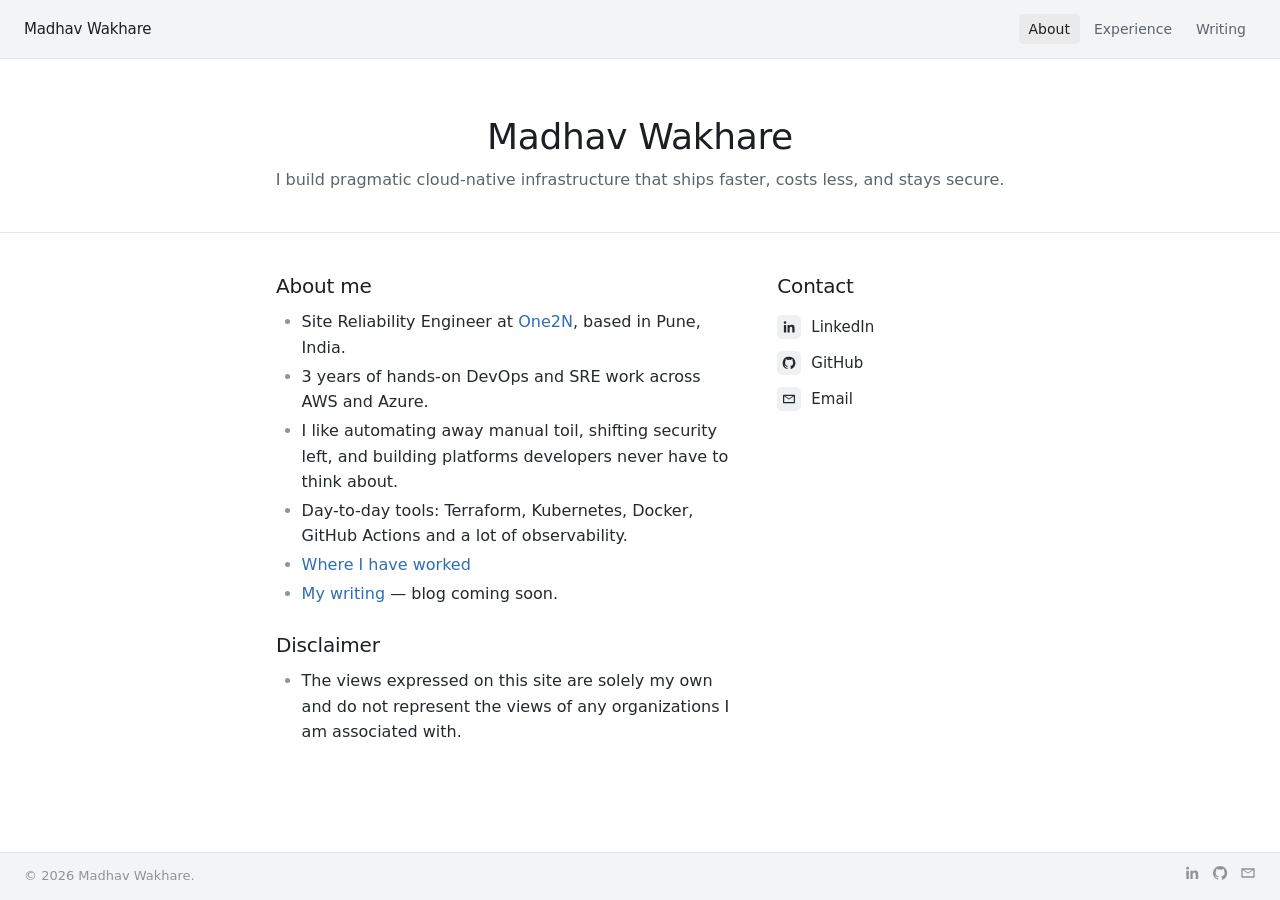
==== index.html @ f2397f29 "Add personal site" ====
<!doctype html>
<html lang="en">
<head>
  <meta charset="utf-8">
  <meta name="viewport" content="width=device-width, initial-scale=1">
  <title>Madhav Wakhare</title>
  <meta name="description" content="Madhav Wakhare: Site Reliability Engineer building pragmatic cloud-native infrastructure.">
  <link rel="stylesheet" href="assets/style.css">
</head>
<body>
  <header class="site-header">
    <a class="site-title" href="index.html">Madhav Wakhare</a>
    <nav class="site-nav">
      <a href="index.html" class="active">About</a>
      <a href="experience.html">Experience</a>
      <a href="writing.html">Writing</a>
    </nav>
  </header>

  <div class="hero">
    <h1>Madhav Wakhare</h1>
    <p>I build pragmatic cloud-native infrastructure that ships faster, costs less, and stays secure.</p>
  </div>

  <main>
    <div class="columns">
      <div>
        <section>
          <h2>About me</h2>
          <ul>
            <li>Site Reliability Engineer at <a href="https://one2n.in">One2N</a>, based in Pune, India.</li>
            <li>3 years of hands-on DevOps and SRE work across AWS and Azure.</li>
            <li>I like automating away manual toil, shifting security left, and building platforms developers never have to think about.</li>
            <li>Day-to-day tools: Terraform, Kubernetes, Docker, GitHub Actions and a lot of observability.</li>
            <li><a href="experience.html">Where I have worked</a></li>
            <li><a href="writing.html">My writing</a> &mdash; blog coming soon.</li>
          </ul>
        </section>
        <section>
          <h2>Disclaimer</h2>
          <ul>
            <li>The views expressed on this site are solely my own and do not represent the views of any organizations I am associated with.</li>
          </ul>
        </section>
      </div>

      <aside>
        <h2>Contact</h2>
        <ul class="contact">
          <li><a href="https://www.linkedin.com/in/madhavwakhare-devopsengineer"><svg viewBox="0 0 24 24" aria-hidden="true"><rect width="24" height="24" rx="5"/><g transform="translate(4.8 4.8) scale(0.6)"><path d="M3.5 8.5h3.8V21H3.5zM5.4 2.5a2.2 2.2 0 1 1 0 4.4 2.2 2.2 0 0 1 0-4.4M9.6 8.5h3.6v1.7c.5-.9 1.7-2 3.6-2 3.8 0 4.5 2.5 4.5 5.8V21h-3.8v-6.2c0-1.5 0-3.4-2-3.4-2.1 0-2.4 1.6-2.4 3.3V21H9.6z"/></g></svg> LinkedIn</a></li>
          <li><a href="https://github.com/madhav-wakhare"><svg viewBox="0 0 24 24" aria-hidden="true"><rect width="24" height="24" rx="5"/><g transform="translate(4.8 4.8) scale(0.6)"><path d="M12 1.5a10.5 10.5 0 0 0-3.3 20.5c.5.1.7-.2.7-.5v-1.8c-2.9.6-3.5-1.4-3.5-1.4-.5-1.2-1.2-1.5-1.2-1.5-1-.7.1-.7.1-.7 1 .1 1.6 1.1 1.6 1.1 1 1.6 2.5 1.2 3.1.9.1-.7.4-1.2.7-1.4-2.3-.3-4.8-1.2-4.8-5.2 0-1.1.4-2.1 1.1-2.8-.1-.3-.5-1.3.1-2.8 0 0 .9-.3 2.9 1.1a10 10 0 0 1 5.3 0c2-1.4 2.9-1.1 2.9-1.1.6 1.5.2 2.5.1 2.8.7.7 1.1 1.7 1.1 2.8 0 4-2.5 4.9-4.8 5.2.4.3.7 1 .7 1.9v2.9c0 .3.2.6.7.5A10.5 10.5 0 0 0 12 1.5"/></g></svg> GitHub</a></li>
          <li><a href="mailto:wakharemadhav@gmail.com"><svg viewBox="0 0 24 24" aria-hidden="true"><rect width="24" height="24" rx="5"/><g transform="translate(4.8 4.8) scale(0.6)"><path d="M3 5h18a1 1 0 0 1 1 1v12a1 1 0 0 1-1 1H3a1 1 0 0 1-1-1V6a1 1 0 0 1 1-1m1 2.4V17h16V7.4l-8 5.3zM5.6 7l6.4 4.3L18.4 7z"/></g></svg> Email</a></li>
        </ul>
      </aside>
    </div>
  </main>

  <footer class="site-footer">
    <span>&copy; <span id="year">2026</span> Madhav Wakhare.</span>
    <span class="footer-icons">
      <a href="https://www.linkedin.com/in/madhavwakhare-devopsengineer" aria-label="LinkedIn"><svg viewBox="0 0 24 24"><path d="M3.5 8.5h3.8V21H3.5zM5.4 2.5a2.2 2.2 0 1 1 0 4.4 2.2 2.2 0 0 1 0-4.4M9.6 8.5h3.6v1.7c.5-.9 1.7-2 3.6-2 3.8 0 4.5 2.5 4.5 5.8V21h-3.8v-6.2c0-1.5 0-3.4-2-3.4-2.1 0-2.4 1.6-2.4 3.3V21H9.6z"/></svg></a>
      <a href="https://github.com/madhav-wakhare" aria-label="GitHub"><svg viewBox="0 0 24 24"><path d="M12 1.5a10.5 10.5 0 0 0-3.3 20.5c.5.1.7-.2.7-.5v-1.8c-2.9.6-3.5-1.4-3.5-1.4-.5-1.2-1.2-1.5-1.2-1.5-1-.7.1-.7.1-.7 1 .1 1.6 1.1 1.6 1.1 1 1.6 2.5 1.2 3.1.9.1-.7.4-1.2.7-1.4-2.3-.3-4.8-1.2-4.8-5.2 0-1.1.4-2.1 1.1-2.8-.1-.3-.5-1.3.1-2.8 0 0 .9-.3 2.9 1.1a10 10 0 0 1 5.3 0c2-1.4 2.9-1.1 2.9-1.1.6 1.5.2 2.5.1 2.8.7.7 1.1 1.7 1.1 2.8 0 4-2.5 4.9-4.8 5.2.4.3.7 1 .7 1.9v2.9c0 .3.2.6.7.5A10.5 10.5 0 0 0 12 1.5"/></svg></a>
      <a href="mailto:wakharemadhav@gmail.com" aria-label="Email"><svg viewBox="0 0 24 24"><path d="M3 5h18a1 1 0 0 1 1 1v12a1 1 0 0 1-1 1H3a1 1 0 0 1-1-1V6a1 1 0 0 1 1-1m1 2.4V17h16V7.4l-8 5.3zM5.6 7l6.4 4.3L18.4 7z"/></svg></a>
    </span>
  </footer>
  <script>document.getElementById("year").textContent = new Date().getFullYear();</script>
</body>
</html>
---- assets/style.css ----
/*
 * Styled after the "Claude Pane" Obsidian theme: dark slate background,
 * Anthropic Sans, quiet borders, soft blue accent, gentle motion.
 * Dark is the default; a matching light palette is used when the
 * visitor's OS is set to light mode.
 *
 * Anthropic Sans is a proprietary font and is not on any public CDN.
 * If you have licensed font files, put them in assets/fonts/ with these names.
 */
@font-face {
  font-family: "Anthropic Sans";
  src: local("Anthropic Sans"), local("AnthropicSans-Regular"),
       url("fonts/AnthropicSans-Regular.woff2") format("woff2");
  font-weight: 400;
  font-display: swap;
}
@font-face {
  font-family: "Anthropic Sans";
  src: local("Anthropic Sans Medium"), local("AnthropicSans-Medium"),
       url("fonts/AnthropicSans-Medium.woff2") format("woff2");
  font-weight: 500;
  font-display: swap;
}
@font-face {
  font-family: "Anthropic Sans";
  src: local("Anthropic Sans Semibold"), local("AnthropicSans-Semibold"),
       url("fonts/AnthropicSans-Semibold.woff2") format("woff2");
  font-weight: 600;
  font-display: swap;
}

/* ---------- Tokens (dark, the default) ---------- */
:root {
  --font: "Anthropic Sans", "Inter", -apple-system, BlinkMacSystemFont, "Segoe UI", system-ui, sans-serif;

  --bg: #242a2f;          /* background-primary */
  --bg-alt: #20262b;      /* background-secondary: header and footer */
  --border: #30373c;
  --hover: rgba(255, 255, 255, 0.05);

  --text: #dfe3e7;
  --text-muted: #a3aab0;
  --text-faint: #6f777e;
  --heading: #eef2f5;
  --accent: #7ba7da;
  --accent-hover: #9cc0ea;
  --selection: rgba(123, 167, 218, 0.28);
  --icon-bg: #2e3539;

  --ease: cubic-bezier(0.2, 0, 0, 1);
  --fast: 120ms;
  --mid: 200ms;
  --slow: 280ms;

  color-scheme: dark;
}

/* ---------- Light companion ---------- */
@media (prefers-color-scheme: light) {
  :root {
    --bg: #ffffff;
    --bg-alt: #f3f4f5;
    --border: #e3e6e9;
    --hover: rgba(0, 0, 0, 0.04);

    --text: #24292e;
    --text-muted: #5c646b;
    --text-faint: #8d949a;
    --heading: #1b1f23;
    --accent: #2f6db5;
    --accent-hover: #24589a;
    --selection: rgba(47, 109, 181, 0.2);
    --icon-bg: #eef0f2;

    color-scheme: light;
  }
}

/* ---------- Base ---------- */
* { box-sizing: border-box; }
html, body { margin: 0; min-height: 100%; }

body {
  display: flex;
  flex-direction: column;
  min-height: 100vh;
  font-family: var(--font);
  font-size: 16px;
  font-weight: 400;
  line-height: 1.6;
  color: var(--text);
  background: var(--bg);
  -webkit-font-smoothing: antialiased;
}

::selection { background: var(--selection); }

a {
  color: var(--accent);
  text-decoration: underline;
  text-decoration-color: transparent;
  text-underline-offset: 3px;
  transition: color var(--fast) var(--ease), text-decoration-color var(--mid) var(--ease);
}
a:hover { color: var(--accent-hover); text-decoration-color: currentColor; }

strong { font-weight: 600; color: var(--heading); }

/* ---------- Header ---------- */
.site-header {
  display: flex;
  align-items: center;
  justify-content: space-between;
  flex-wrap: wrap;
  gap: 12px;
  padding: 14px 24px;
  background: var(--bg-alt);
  border-bottom: 1px solid var(--border);
}
.site-title {
  font-weight: 500;
  font-size: 15px;
  letter-spacing: -0.01em;
  color: var(--heading);
}
.site-title:hover { color: var(--heading); text-decoration-color: transparent; }

.site-nav { display: flex; gap: 4px; }
.site-nav a {
  font-size: 14px;
  color: var(--text-muted);
  padding: 4px 10px;
  border-radius: 4px;
  transition: background-color var(--fast) var(--ease), color var(--fast) var(--ease);
}
.site-nav a:hover { background: var(--hover); color: var(--text); text-decoration-color: transparent; }
.site-nav a.active { color: var(--heading); background: var(--hover); }

/* ---------- Hero ---------- */
.hero {
  text-align: center;
  padding: 56px 16px 40px;
  border-bottom: 1px solid var(--border);
}
.hero h1 {
  margin: 0;
  font-size: clamp(28px, 4vw, 36px);
  font-weight: 450;
  line-height: 1.2;
  letter-spacing: -0.01em;
  color: var(--heading);
}
.hero p {
  margin: 8px 0 0;
  font-size: 16px;
  color: var(--text-muted);
}

/* ---------- Main ---------- */
main {
  flex: 1;
  width: 100%;
  max-width: 760px;     /* file-line-width */
  margin: 0 auto;
  padding: 40px 16px 56px;
  animation: fade-up var(--slow) var(--ease);
}
.columns {
  display: grid;
  grid-template-columns: 2fr 1fr;
  gap: 48px;
}
h2 {
  font-size: 1.25em;
  font-weight: 450;
  line-height: 1.3;
  letter-spacing: -0.01em;
  color: var(--heading);
  margin: 0 0 0.5em;
}
section + section { margin-top: 1.6em; }
ul { padding-inline-start: 1.6em; margin: 0; }
li { margin: 0.2em 0; }
li::marker { color: var(--text-faint); }

/* ---------- Contact ---------- */
.contact { list-style: none; padding: 0; }
.contact li { margin: 0; }
.contact a {
  display: flex;
  align-items: center;
  gap: 10px;
  margin: 0 -8px;
  padding: 6px 8px;
  border-radius: 8px;
  color: var(--text);
  font-size: 15px;
  transition: background-color var(--fast) var(--ease);
}
.contact a:hover { background: var(--hover); text-decoration-color: transparent; }
.contact svg { width: 24px; height: 24px; flex-shrink: 0; }
.contact svg rect { fill: var(--icon-bg); }
.contact svg path { fill: var(--text); }

/* ---------- Writing / speaking lists (styled like the theme's tables) ---------- */
.posts { list-style: none; padding: 0; font-size: 0.94em; }
.posts li {
  display: flex;
  justify-content: space-between;
  gap: 16px;
  margin: 0;
  padding: 8px 12px;
  border-bottom: 1px solid var(--border);
  transition: background-color var(--fast) var(--ease);
}
.posts li:hover { background: var(--hover); }
.posts time { color: var(--text-faint); white-space: nowrap; font-variant-numeric: tabular-nums; }

/* ---------- Footer ---------- */
.site-footer {
  display: flex;
  align-items: center;
  justify-content: space-between;
  padding: 12px 24px;
  border-top: 1px solid var(--border);
  background: var(--bg-alt);
  color: var(--text-faint);
  font-size: 13px;
}
.footer-icons { display: flex; gap: 12px; }
.footer-icons svg { width: 16px; height: 16px; fill: var(--text-faint); transition: fill var(--fast) var(--ease); }
.footer-icons a:hover svg { fill: var(--text); }

/* ---------- Motion ---------- */
@keyframes fade-up {
  from { opacity: 0; transform: translateY(6px); }
  to   { opacity: 1; transform: none; }
}

@media (prefers-reduced-motion: reduce) {
  *, *::before, *::after { animation: none !important; transition: none !important; }
}

/* ---------- Small screens ---------- */
@media (max-width: 640px) {
  .columns { grid-template-columns: 1fr; gap: 32px; }
  .site-header, .site-footer { padding-left: 16px; padding-right: 16px; }
}

/* ---------- Experience page ---------- */
.role + .role { margin-top: 2.4em; padding-top: 2em; border-top: 1px solid var(--border); }
.role-head {
  display: flex;
  justify-content: space-between;
  align-items: baseline;
  gap: 16px;
  flex-wrap: wrap;
}
.role-head h2 { margin: 0; }
.meta { color: var(--text-faint); font-size: 14px; font-variant-numeric: tabular-nums; }
.role-title { margin: 2px 0 12px; color: var(--text-muted); }
.role .posts li { padding-left: 0; padding-right: 0; }

/* ---------- Empty state (writing page before the first post) ---------- */
.empty { text-align: center; color: var(--text-muted); margin: 24px 0; }
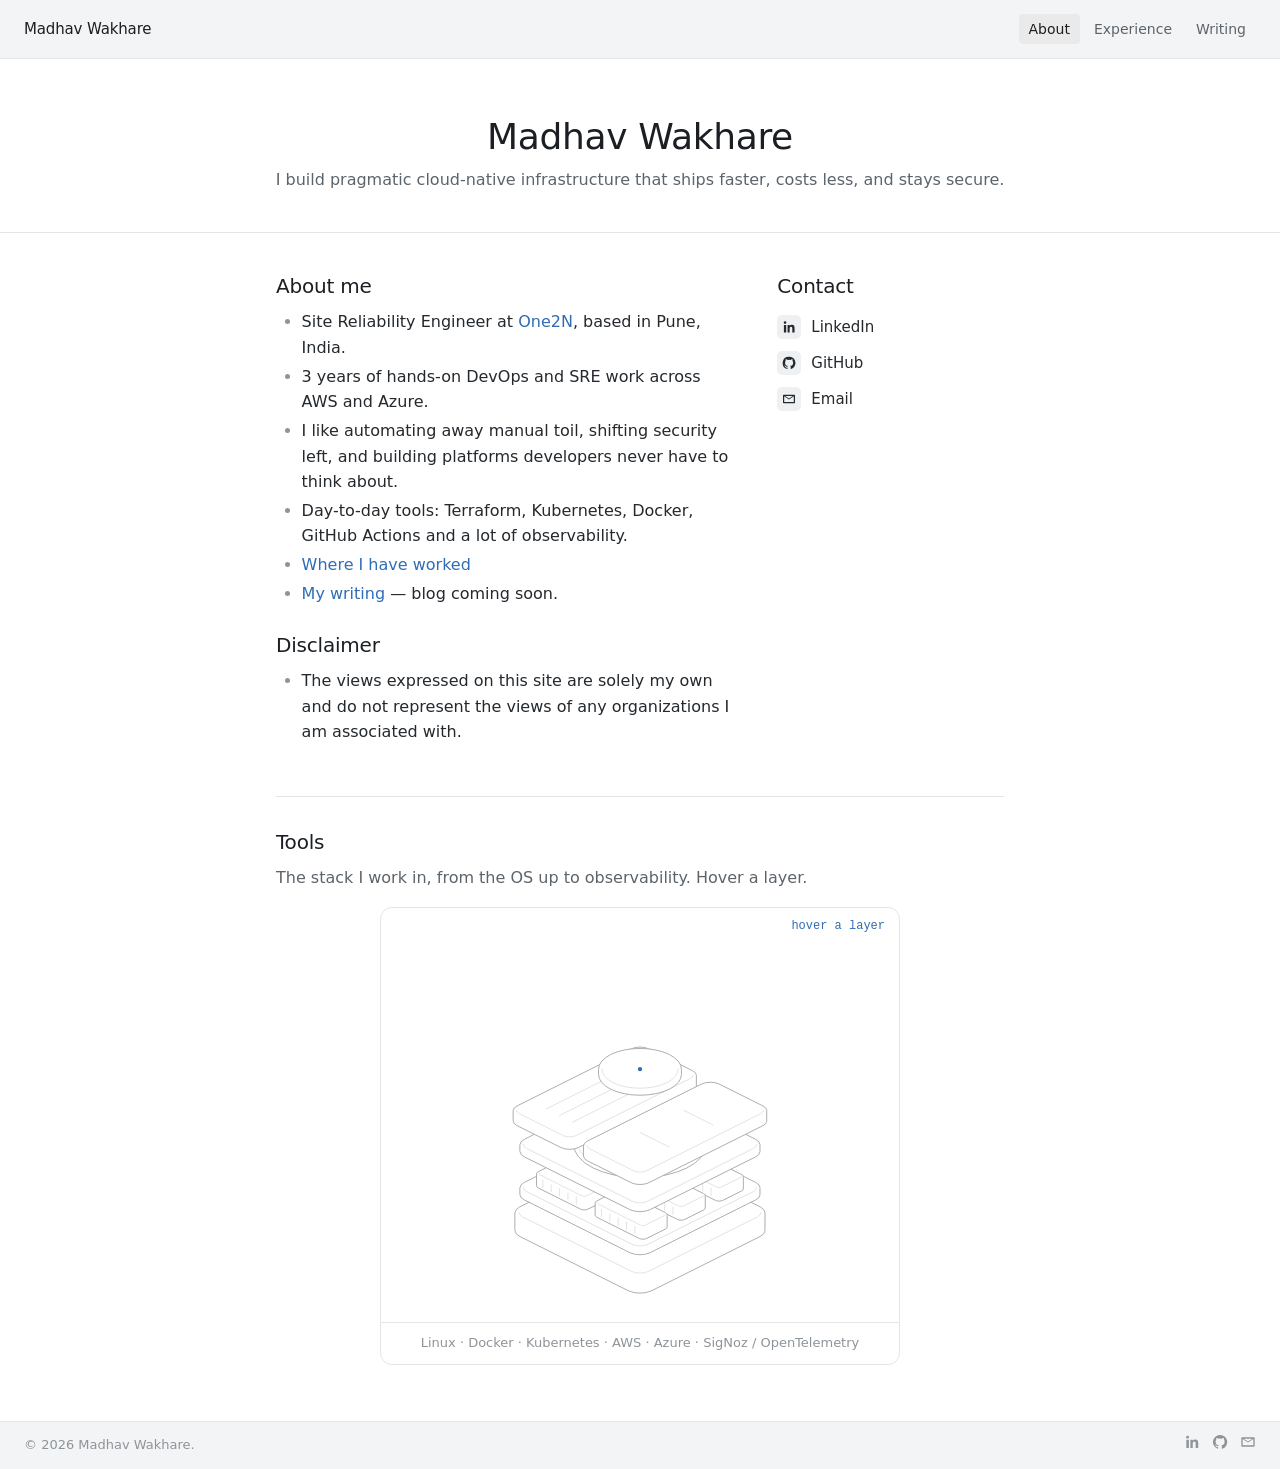
==== commit d63c233f: "Add interactive Tools figure to About page" ====
--- a/index.html
+++ b/index.html
@@ -53,6 +53,16 @@
         </ul>
       </aside>
     </div>
+
+    <section class="tools">
+      <h2>Tools</h2>
+      <p class="tools-sub">The stack I work in, from the OS up to observability. Hover a layer.</p>
+      <figure class="tool-figure">
+        <span class="tool-read" data-hairline-read>hover a layer</span>
+        <div class="tool-stage" data-hairline-host="stack"></div>
+        <figcaption>Linux &middot; Docker &middot; Kubernetes &middot; AWS &middot; Azure &middot; SigNoz / OpenTelemetry</figcaption>
+      </figure>
+    </section>
   </main>
 
   <footer class="site-footer">
@@ -64,5 +74,8 @@
     </span>
   </footer>
   <script>document.getElementById("year").textContent = new Date().getFullYear();</script>
+  <script src="assets/hairline/kernel.js" defer></script>
+  <script src="assets/hairline/host.js" defer></script>
+  <script src="assets/hairline/stack.js" defer></script>
 </body>
 </html>
--- a/assets/style.css
+++ b/assets/style.css
@@ -263,3 +263,46 @@
 
 /* ---------- Empty state (writing page before the first post) ---------- */
 .empty { text-align: center; color: var(--text-muted); margin: 24px 0; }
+
+/* ---------- Tools figure (Hairline "stack") ---------- */
+:root {
+  --hairline-plate: var(--bg);
+  --hairline-hi: var(--accent);
+  --hairline-edge: #6b7279;
+  --hairline-mid: #434a50;
+  --hairline-lo: #363d42;
+}
+@media (prefers-color-scheme: light) {
+  :root {
+    --hairline-edge: #a4a4ac;
+    --hairline-mid: #c3c3c9;
+    --hairline-lo: #e0e0e4;
+  }
+}
+.tools { margin-top: 3em; padding-top: 2em; border-top: 1px solid var(--border); }
+.tools-sub { margin: 0 0 1em; color: var(--text-muted); }
+.tool-figure {
+  position: relative;
+  margin: 0 auto;
+  max-width: 520px;
+  border: 1px solid var(--border);
+  border-radius: 12px;
+  overflow: hidden;
+}
+.tool-stage { cursor: crosshair; }
+.tool-read {
+  position: absolute;
+  top: 12px;
+  right: 14px;
+  z-index: 1;
+  font: 12px/1 ui-monospace, "SF Mono", Menlo, monospace;
+  color: var(--accent);
+  pointer-events: none;
+}
+.tool-figure figcaption {
+  padding: 10px 14px;
+  border-top: 1px solid var(--border);
+  color: var(--text-faint);
+  font-size: 13px;
+  text-align: center;
+}
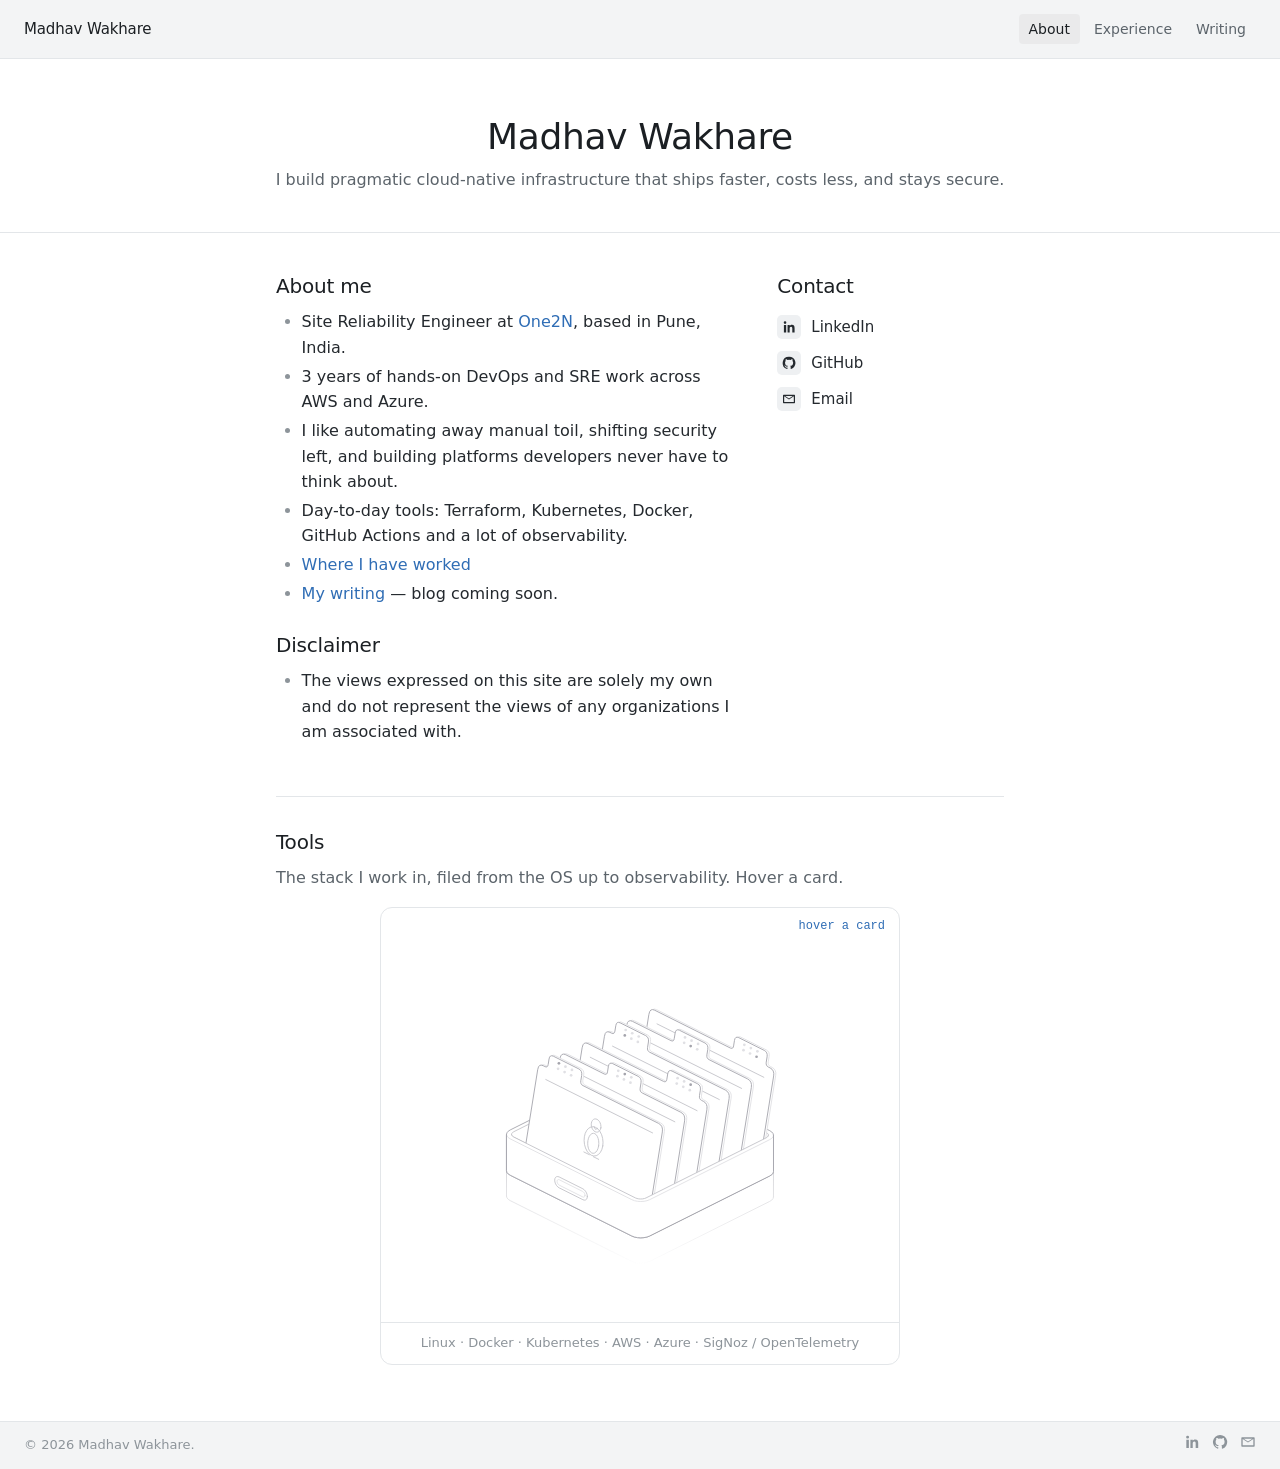
==== commit 58b158a5: "Replace Tools figure with card tray and add tool icons" ====
--- a/index.html
+++ b/index.html
@@ -56,10 +56,10 @@
 
     <section class="tools">
       <h2>Tools</h2>
-      <p class="tools-sub">The stack I work in, from the OS up to observability. Hover a layer.</p>
+      <p class="tools-sub">The stack I work in, filed from the OS up to observability. Hover a card.</p>
       <figure class="tool-figure">
-        <span class="tool-read" data-hairline-read>hover a layer</span>
-        <div class="tool-stage" data-hairline-host="stack"></div>
+        <span class="tool-read" data-hairline-read>hover a card</span>
+        <div class="tool-stage" data-hairline-host="shelf"></div>
         <figcaption>Linux &middot; Docker &middot; Kubernetes &middot; AWS &middot; Azure &middot; SigNoz / OpenTelemetry</figcaption>
       </figure>
     </section>
@@ -76,6 +76,6 @@
   <script>document.getElementById("year").textContent = new Date().getFullYear();</script>
   <script src="assets/hairline/kernel.js" defer></script>
   <script src="assets/hairline/host.js" defer></script>
-  <script src="assets/hairline/stack.js" defer></script>
+  <script src="assets/hairline/shelf.js" defer></script>
 </body>
 </html>
--- a/assets/style.css
+++ b/assets/style.css
@@ -264,7 +264,7 @@
 /* ---------- Empty state (writing page before the first post) ---------- */
 .empty { text-align: center; color: var(--text-muted); margin: 24px 0; }
 
-/* ---------- Tools figure (Hairline "stack") ---------- */
+/* ---------- Tools figure (Hairline "shelf") ---------- */
 :root {
   --hairline-plate: var(--bg);
   --hairline-hi: var(--accent);
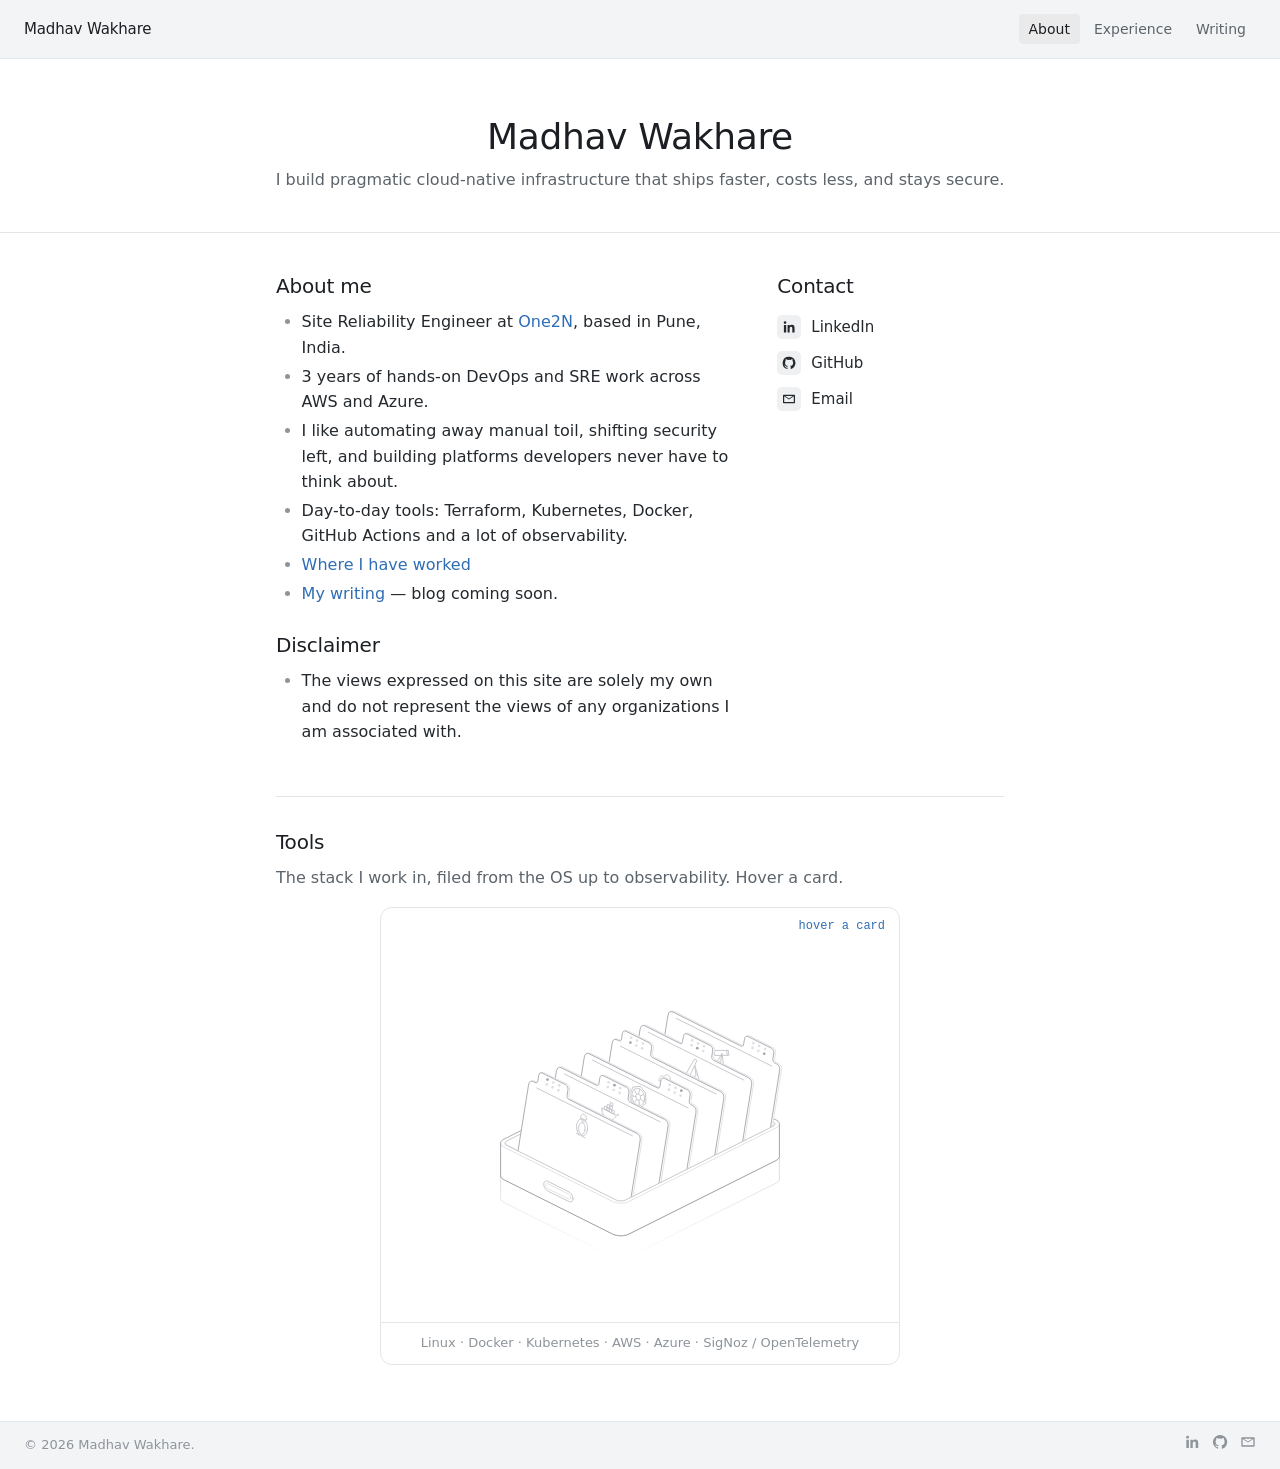
==== commit cf2446a1: "Show card icons at rest, smooth hover, step-by-step tour, add MW favicon" ====
--- a/index.html
+++ b/index.html
@@ -5,6 +5,8 @@
   <meta name="viewport" content="width=device-width, initial-scale=1">
   <title>Madhav Wakhare</title>
   <meta name="description" content="Madhav Wakhare: Site Reliability Engineer building pragmatic cloud-native infrastructure.">
+  <link rel="icon" href="assets/favicon.svg" type="image/svg+xml">
+  <link rel="apple-touch-icon" href="assets/apple-touch-icon.png">
   <link rel="stylesheet" href="assets/style.css">
 </head>
 <body>
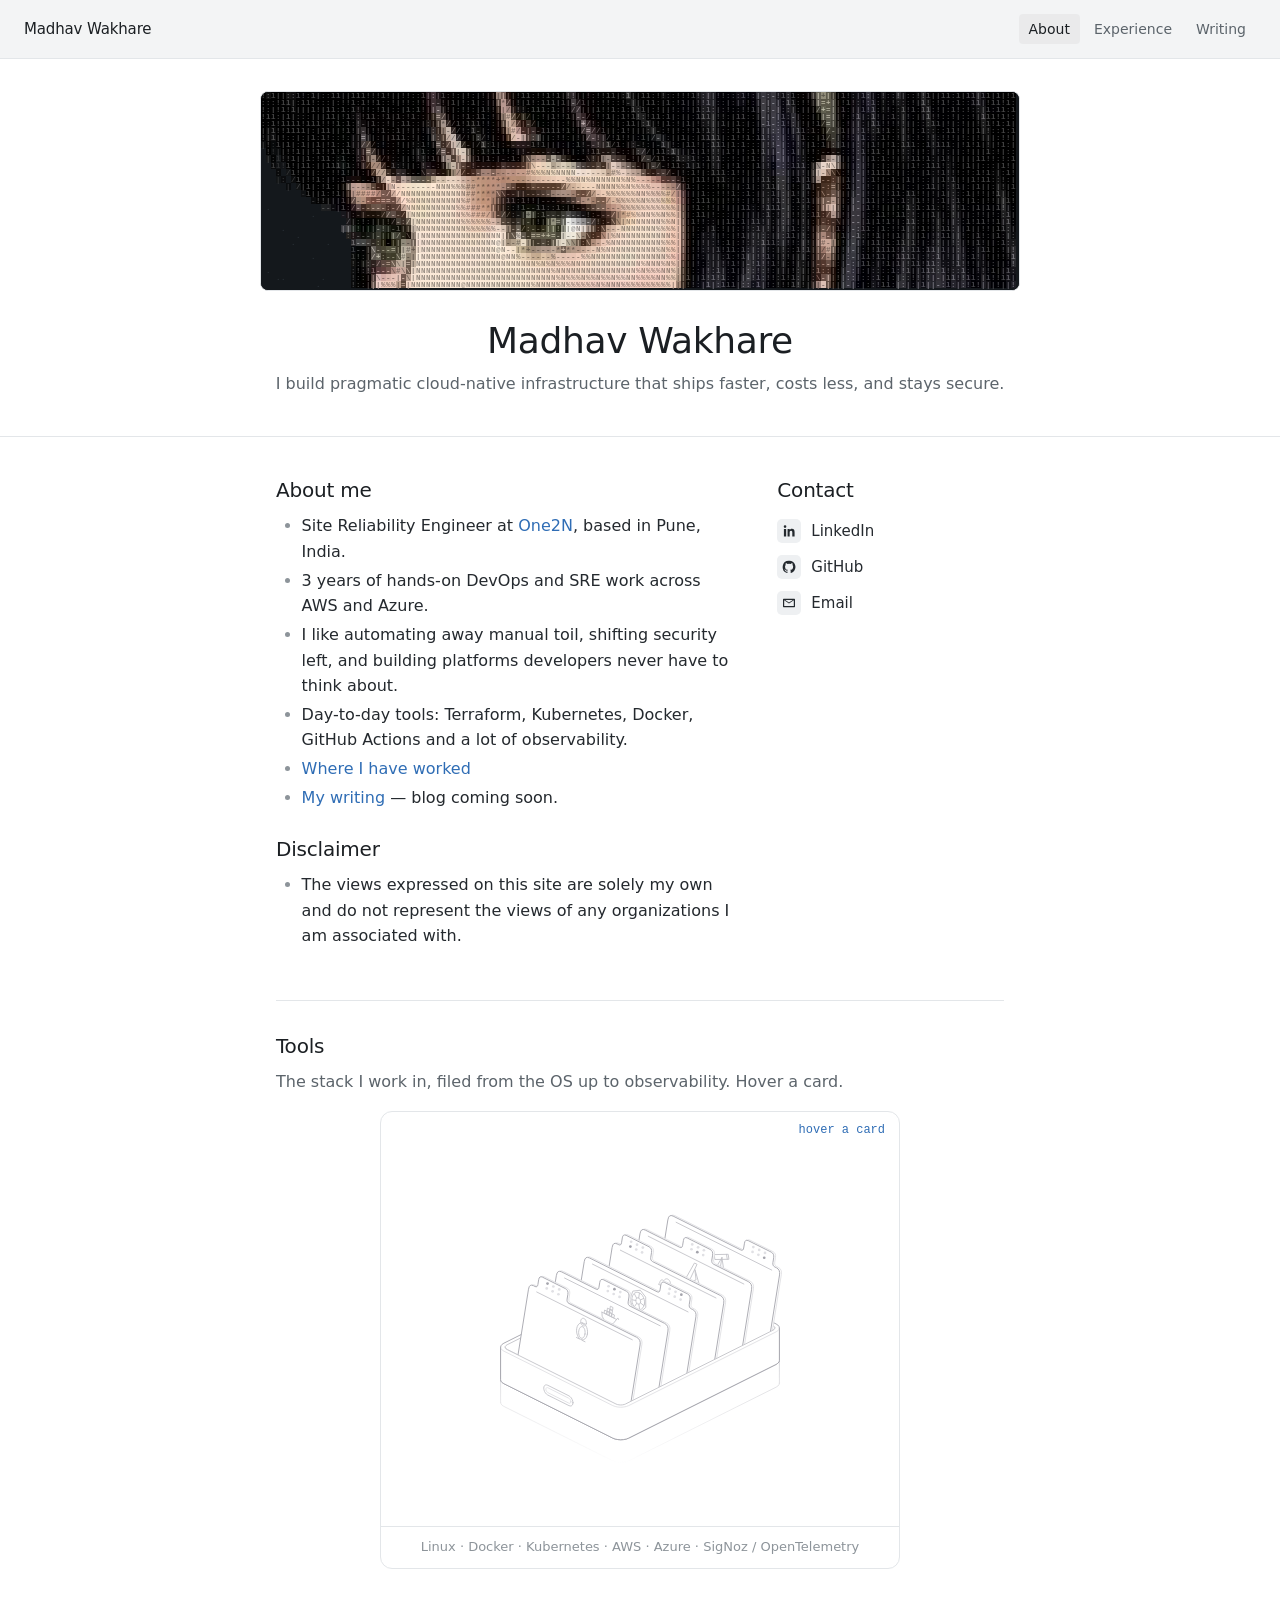
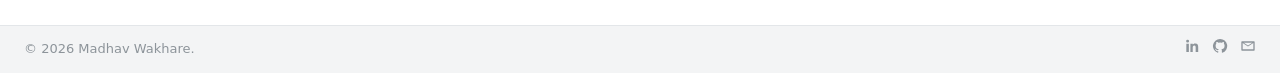
==== commit a049ee3d: "Add banner to About page and load it faster with a small preloaded WebP" ====
--- a/index.html
+++ b/index.html
@@ -7,6 +7,7 @@
   <meta name="description" content="Madhav Wakhare: Site Reliability Engineer building pragmatic cloud-native infrastructure.">
   <link rel="icon" href="assets/favicon.svg" type="image/svg+xml">
   <link rel="apple-touch-icon" href="assets/apple-touch-icon.png">
+  <link rel="preload" href="assets/banner-girl.webp" as="image" type="image/webp">
   <link rel="stylesheet" href="assets/style.css">
 </head>
 <body>
@@ -19,7 +20,8 @@
     </nav>
   </header>
 
-  <div class="hero">
+  <div class="hero hero-banner">
+    <canvas class="ascii-banner" data-ascii-banner aria-hidden="true"></canvas>
     <h1>Madhav Wakhare</h1>
     <p>I build pragmatic cloud-native infrastructure that ships faster, costs less, and stays secure.</p>
   </div>
@@ -76,6 +78,7 @@
     </span>
   </footer>
   <script>document.getElementById("year").textContent = new Date().getFullYear();</script>
+  <script src="assets/ascii-banner.js" defer></script>
   <script src="assets/hairline/kernel.js" defer></script>
   <script src="assets/hairline/host.js" defer></script>
   <script src="assets/hairline/shelf.js" defer></script>
--- a/assets/style.css
+++ b/assets/style.css
@@ -306,3 +306,24 @@
   font-size: 13px;
   text-align: center;
 }
+
+/* ---------- Admired blogs (Writing page) ---------- */
+.admired { margin-top: 2.4em; }
+.admired-sub { margin: 0 0 0.8em; color: var(--text-muted); font-size: 0.94em; }
+.posts .src { margin-left: 6px; color: var(--text-faint); font-size: 0.9em; }
+
+/* ---------- ASCII banner (Writing page) ---------- */
+.hero-banner { padding-top: 32px; }
+.ascii-banner {
+  display: block;
+  width: 100%;
+  max-width: 760px;
+  height: 200px;
+  margin: 0 auto 28px;
+  border-radius: 8px;
+  border: 1px solid var(--border);
+  background: #14181c;
+}
+@media (max-width: 640px) { .ascii-banner { height: 130px; } }
+.ascii-banner { transition: opacity var(--slow) var(--ease); }
+.ascii-banner:not(.ready) { opacity: 0.6; }
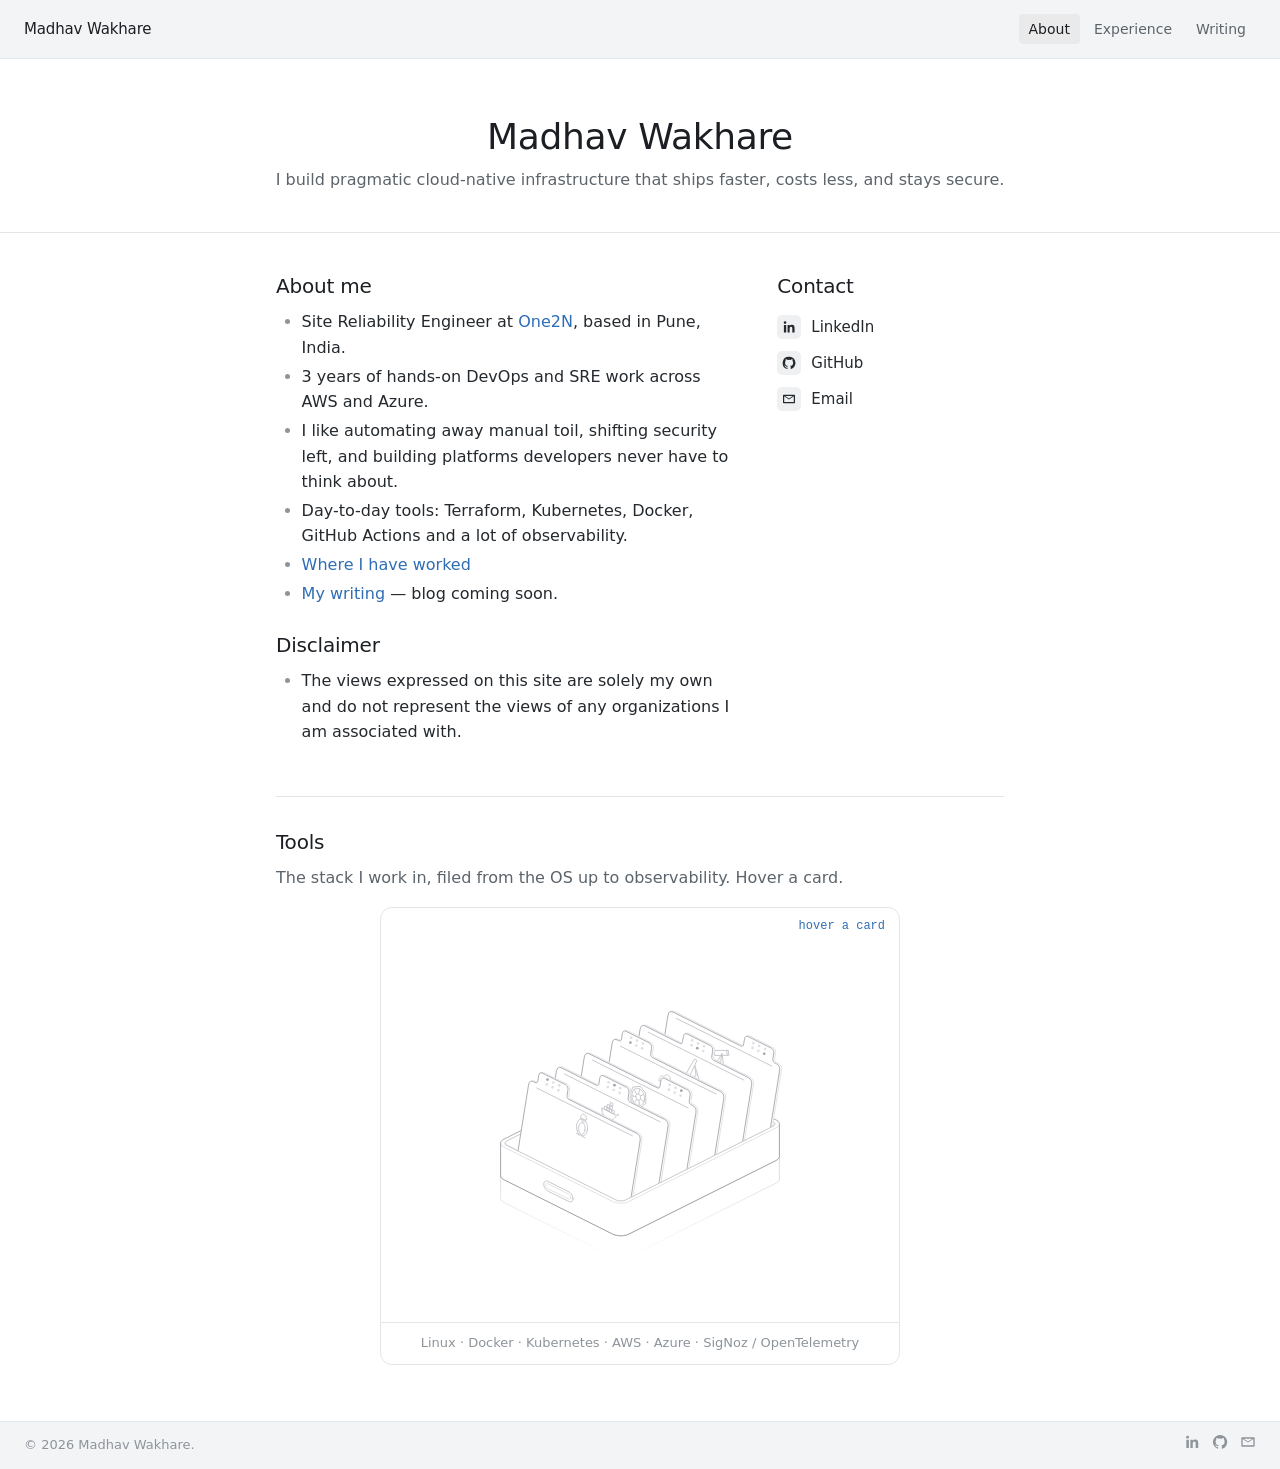
==== commit d810440a: "Remove banner from About page" ====
--- a/index.html
+++ b/index.html
@@ -7,7 +7,6 @@
   <meta name="description" content="Madhav Wakhare: Site Reliability Engineer building pragmatic cloud-native infrastructure.">
   <link rel="icon" href="assets/favicon.svg" type="image/svg+xml">
   <link rel="apple-touch-icon" href="assets/apple-touch-icon.png">
-  <link rel="preload" href="assets/banner-girl.webp" as="image" type="image/webp">
   <link rel="stylesheet" href="assets/style.css">
 </head>
 <body>
@@ -20,8 +19,7 @@
     </nav>
   </header>
 
-  <div class="hero hero-banner">
-    <canvas class="ascii-banner" data-ascii-banner aria-hidden="true"></canvas>
+  <div class="hero">
     <h1>Madhav Wakhare</h1>
     <p>I build pragmatic cloud-native infrastructure that ships faster, costs less, and stays secure.</p>
   </div>
@@ -78,7 +76,6 @@
     </span>
   </footer>
   <script>document.getElementById("year").textContent = new Date().getFullYear();</script>
-  <script src="assets/ascii-banner.js" defer></script>
   <script src="assets/hairline/kernel.js" defer></script>
   <script src="assets/hairline/host.js" defer></script>
   <script src="assets/hairline/shelf.js" defer></script>
